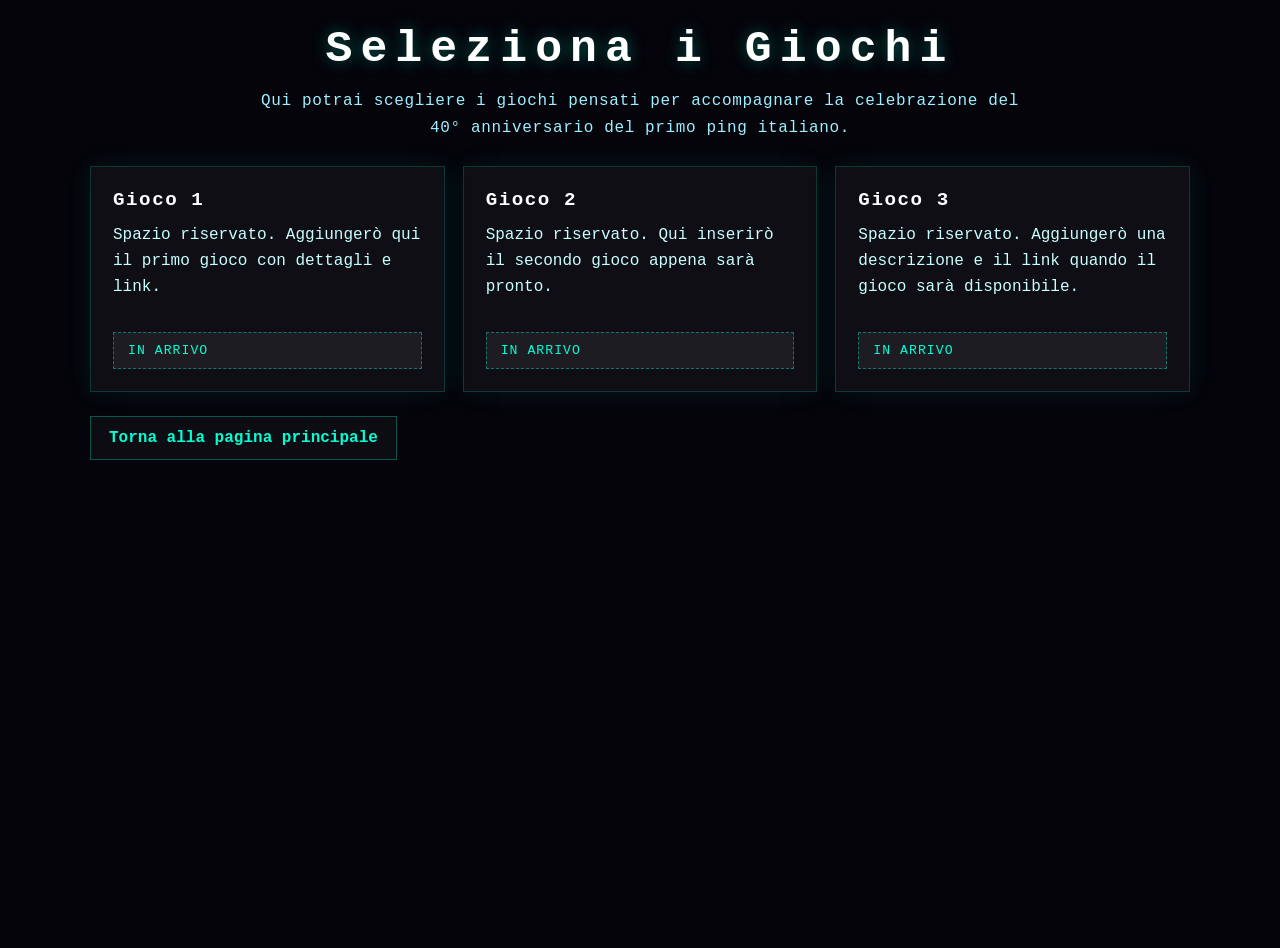
==== giochi.html @ 1dde1c10 "Add files via upload" ====
<!DOCTYPE html>
<html lang="it">
<head>
    <meta charset="UTF-8">
    <meta name="viewport" content="width=device-width, initial-scale=1.0">
    <title>Giochi - 30 Aprile 2026</title>
    <style>
        body {
            margin: 0;
            font-family: 'Courier New', monospace;
            background: #04040a;
            color: #66ffcc;
            min-height: 100vh;
            display: flex;
            flex-direction: column;
            align-items: center;
            justify-content: flex-start;
            padding: 24px 16px;
            overflow-x: hidden;
        }
        .page-shell {
            width: min(1100px, 100%);
        }
        header {
            text-align: center;
            margin-bottom: 24px;
        }
        header h1 {
            margin: 0;
            font-size: 2.8rem;
            letter-spacing: 0.18em;
            color: #fff;
            text-shadow: 0 0 16px rgba(0,255,213,0.35);
        }
        header p {
            margin: 14px auto 0;
            max-width: 760px;
            color: #9ef0ff;
            font-size: 1rem;
            line-height: 1.7;
            letter-spacing: 0.04em;
        }
        .game-list {
            display: grid;
            grid-template-columns: repeat(auto-fit, minmax(260px, 1fr));
            gap: 18px;
        }
        .game-card {
            background: rgba(255,255,255,0.04);
            border: 1px solid rgba(0,255,213,0.18);
            padding: 22px;
            min-height: 180px;
            display: flex;
            flex-direction: column;
            justify-content: space-between;
            box-shadow: 0 0 24px rgba(0,255,213,0.08);
        }
        .game-card h2 {
            margin: 0 0 12px;
            font-size: 1.2rem;
            color: #ffffff;
            letter-spacing: 0.08em;
        }
        .game-card p {
            margin: 0;
            color: #c8ffff;
            line-height: 1.6;
        }
        .game-card .placeholder {
            margin-top: 20px;
            padding: 10px 14px;
            background: rgba(255,255,255,0.06);
            color: #00ffd5;
            border: 1px dashed rgba(0,255,213,0.4);
            text-transform: uppercase;
            letter-spacing: 0.08em;
            font-size: 0.82rem;
        }
        .back-link {
            display: inline-block;
            margin-top: 24px;
            color: #00ffd5;
            text-decoration: none;
            font-weight: 700;
            padding: 12px 18px;
            border: 1px solid rgba(0,255,213,0.3);
            background: rgba(255,255,255,0.03);
        }
        .back-link:hover {
            color: #ff4dfd;
            border-color: #ff4dfd;
        }
        @media (max-width: 640px) {
            header h1 { font-size: 2.2rem; }
        }
    </style>
</head>
<body>
    <div class="page-shell">
        <header>
            <h1>Seleziona i Giochi</h1>
            <p>Qui potrai scegliere i giochi pensati per accompagnare la celebrazione del 40° anniversario del primo ping italiano.</p>
        </header>
        <div class="game-list">
            <div class="game-card">
                <div>
                    <h2>Gioco 1</h2>
                    <p>Spazio riservato. Aggiungerò qui il primo gioco con dettagli e link.</p>
                </div>
                <div class="placeholder">In arrivo</div>
            </div>
            <div class="game-card">
                <div>
                    <h2>Gioco 2</h2>
                    <p>Spazio riservato. Qui inserirò il secondo gioco appena sarà pronto.</p>
                </div>
                <div class="placeholder">In arrivo</div>
            </div>
            <div class="game-card">
                <div>
                    <h2>Gioco 3</h2>
                    <p>Spazio riservato. Aggiungerò una descrizione e il link quando il gioco sarà disponibile.</p>
                </div>
                <div class="placeholder">In arrivo</div>
            </div>
        </div>
        <a class="back-link" href="index.html">Torna alla pagina principale</a>
    </div>
</body>
</html>
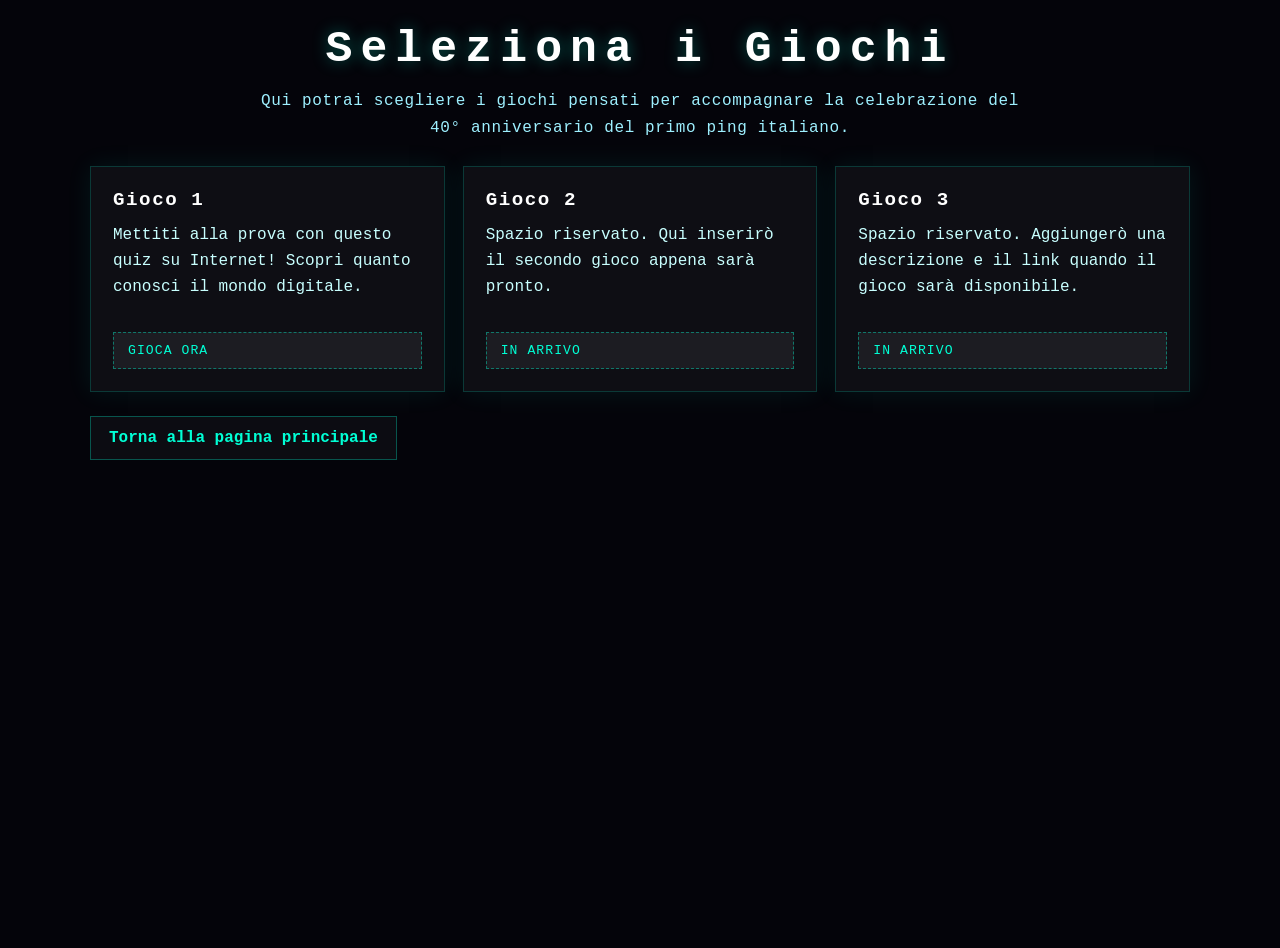
==== commit 32e8c867: "Add files via upload" ====
--- a/giochi.html
+++ b/giochi.html
@@ -76,6 +76,23 @@
             letter-spacing: 0.08em;
             font-size: 0.82rem;
         }
+        .game-link {
+            display: inline-block;
+            margin-top: 20px;
+            padding: 10px 14px;
+            background: rgba(255,255,255,0.06);
+            color: #00ffd5;
+            border: 1px dashed rgba(0,255,213,0.4);
+            text-transform: uppercase;
+            letter-spacing: 0.08em;
+            font-size: 0.82rem;
+            text-decoration: none;
+            transition: color 0.2s ease, border-color 0.2s ease;
+        }
+        .game-link:hover {
+            color: #ff4dfd;
+            border-color: #ff4dfd;
+        }
         .back-link {
             display: inline-block;
             margin-top: 24px;
@@ -105,9 +122,9 @@
             <div class="game-card">
                 <div>
                     <h2>Gioco 1</h2>
-                    <p>Spazio riservato. Aggiungerò qui il primo gioco con dettagli e link.</p>
+                    <p>Mettiti alla prova con questo quiz su Internet! Scopri quanto conosci il mondo digitale.</p>
                 </div>
-                <div class="placeholder">In arrivo</div>
+                <a href="quiz.html" class="game-link">Gioca ora</a>
             </div>
             <div class="game-card">
                 <div>
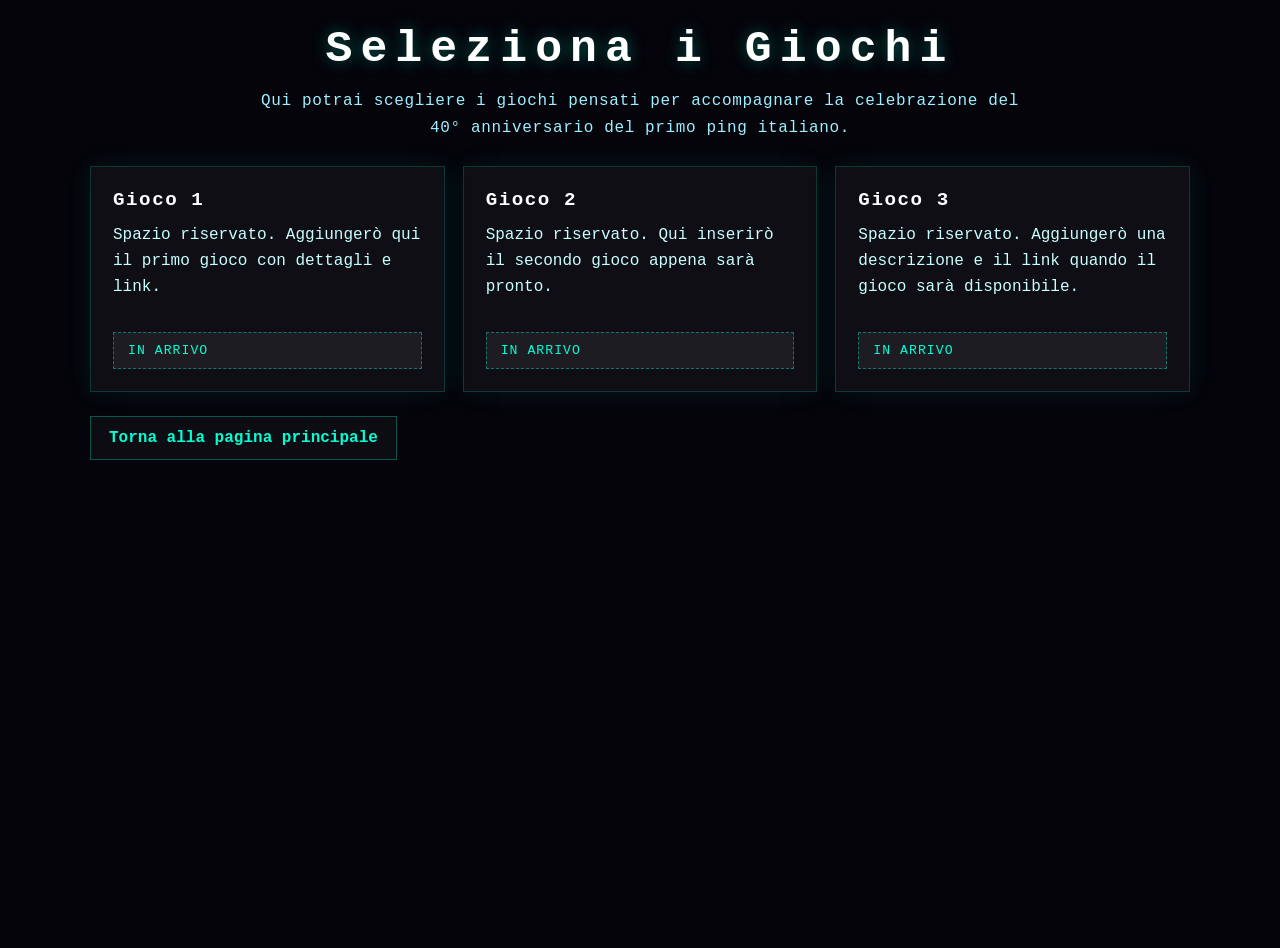
==== commit ae11149e: "Add files via upload aggioramento gioco 2" ====
--- a/giochi.html
+++ b/giochi.html
@@ -76,23 +76,6 @@
             letter-spacing: 0.08em;
             font-size: 0.82rem;
         }
-        .game-link {
-            display: inline-block;
-            margin-top: 20px;
-            padding: 10px 14px;
-            background: rgba(255,255,255,0.06);
-            color: #00ffd5;
-            border: 1px dashed rgba(0,255,213,0.4);
-            text-transform: uppercase;
-            letter-spacing: 0.08em;
-            font-size: 0.82rem;
-            text-decoration: none;
-            transition: color 0.2s ease, border-color 0.2s ease;
-        }
-        .game-link:hover {
-            color: #ff4dfd;
-            border-color: #ff4dfd;
-        }
         .back-link {
             display: inline-block;
             margin-top: 24px;
@@ -122,9 +105,9 @@
             <div class="game-card">
                 <div>
                     <h2>Gioco 1</h2>
-                    <p>Mettiti alla prova con questo quiz su Internet! Scopri quanto conosci il mondo digitale.</p>
+                    <p>Spazio riservato. Aggiungerò qui il primo gioco con dettagli e link.</p>
                 </div>
-                <a href="quiz.html" class="game-link">Gioca ora</a>
+                <div class="placeholder">In arrivo</div>
             </div>
             <div class="game-card">
                 <div>
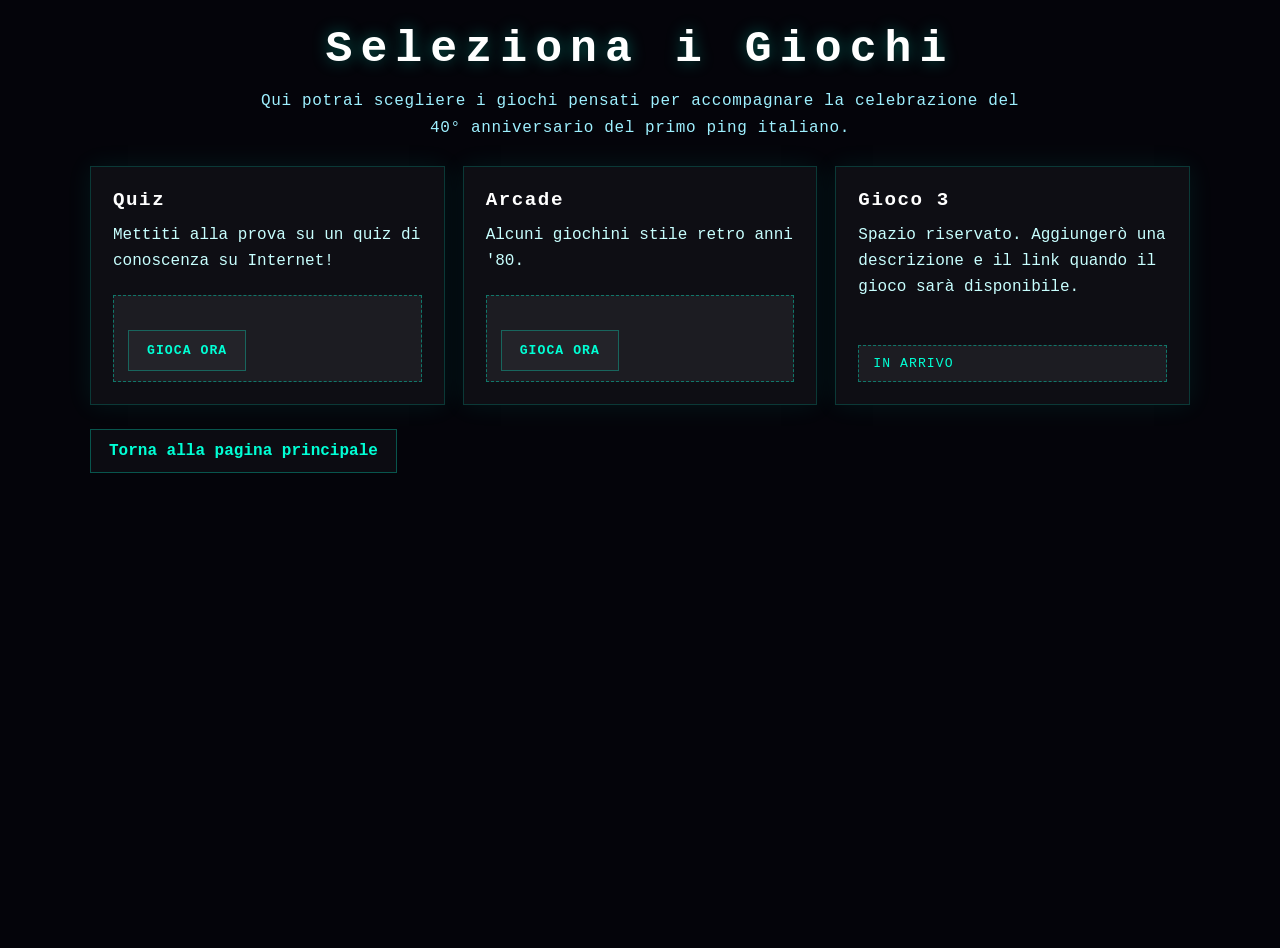
==== commit 6573475e: "Update giochi.html" ====
--- a/giochi.html
+++ b/giochi.html
@@ -104,17 +104,21 @@
         <div class="game-list">
             <div class="game-card">
                 <div>
-                    <h2>Gioco 1</h2>
-                    <p>Spazio riservato. Aggiungerò qui il primo gioco con dettagli e link.</p>
+                    <h2>Quiz</h2>
+                    <p>Mettiti alla prova su un quiz di conoscenza su Internet!</p>
                 </div>
-                <div class="placeholder">In arrivo</div>
+                <div class="placeholder">
+                    <a class="back-link" href="quiz.html">Gioca ora</a>
+                </div>
             </div>
             <div class="game-card">
                 <div>
-                    <h2>Gioco 2</h2>
-                    <p>Spazio riservato. Qui inserirò il secondo gioco appena sarà pronto.</p>
+                    <h2>Arcade</h2>
+                    <p>Alcuni giochini stile retro anni '80.</p>
                 </div>
-                <div class="placeholder">In arrivo</div>
+                <div class="placeholder">
+                    <a class="back-link" href="arcade.html">Gioca ora</a>
+                </div>
             </div>
             <div class="game-card">
                 <div>
@@ -127,4 +131,4 @@
         <a class="back-link" href="index.html">Torna alla pagina principale</a>
     </div>
 </body>
-</html>+</html>
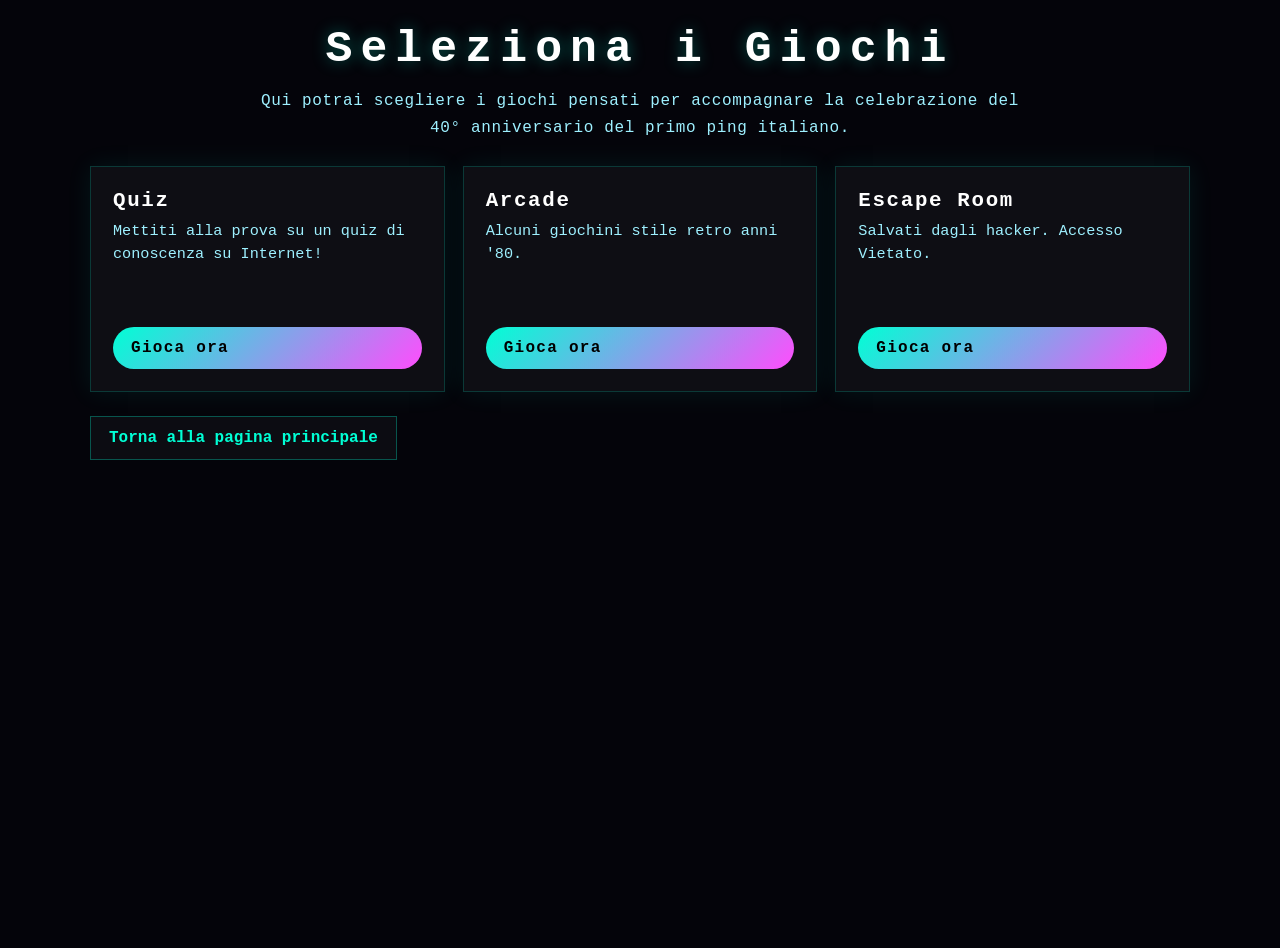
==== commit 10587308: "Add files via upload adding new pages and updating old ones" ====
--- a/giochi.html
+++ b/giochi.html
@@ -56,25 +56,37 @@
             box-shadow: 0 0 24px rgba(0,255,213,0.08);
         }
         .game-card h2 {
-            margin: 0 0 12px;
-            font-size: 1.2rem;
+            margin: 0 0 8px;
+            font-size: 1.3rem;
             color: #ffffff;
             letter-spacing: 0.08em;
+        }
+        .game-card .subtitle {
+            margin: 0 0 18px;
+            color: #9ef0ff;
+            line-height: 1.5;
+            font-size: 0.95rem;
         }
         .game-card p {
             margin: 0;
             color: #c8ffff;
             line-height: 1.6;
         }
-        .game-card .placeholder {
+        .play-button {
+            display: inline-block;
             margin-top: 20px;
-            padding: 10px 14px;
-            background: rgba(255,255,255,0.06);
-            color: #00ffd5;
-            border: 1px dashed rgba(0,255,213,0.4);
-            text-transform: uppercase;
+            color: #000;
+            background: linear-gradient(135deg, #00ffd5, #ff4dfd);
+            text-decoration: none;
+            font-weight: 700;
+            padding: 12px 18px;
+            border-radius: 999px;
             letter-spacing: 0.08em;
-            font-size: 0.82rem;
+            transition: filter 0.2s ease, transform 0.2s ease;
+        }
+        .play-button:hover {
+            filter: brightness(1.05);
+            transform: translateY(-2px);
         }
         .back-link {
             display: inline-block;
@@ -105,30 +117,26 @@
             <div class="game-card">
                 <div>
                     <h2>Quiz</h2>
-                    <p>Mettiti alla prova su un quiz di conoscenza su Internet!</p>
+                    <p class="subtitle">Mettiti alla prova su un quiz di conoscenza su Internet!</p>
                 </div>
-                <div class="placeholder">
-                    <a class="back-link" href="quiz.html">Gioca ora</a>
-                </div>
+                <a class="play-button" href="quiz.html">Gioca ora</a>
             </div>
             <div class="game-card">
                 <div>
                     <h2>Arcade</h2>
-                    <p>Alcuni giochini stile retro anni '80.</p>
+                    <p class="subtitle">Alcuni giochini stile retro anni '80.</p>
                 </div>
-                <div class="placeholder">
-                    <a class="back-link" href="arcade.html">Gioca ora</a>
-                </div>
+                <a class="play-button" href="arcade.html">Gioca ora</a>
             </div>
             <div class="game-card">
                 <div>
-                    <h2>Gioco 3</h2>
-                    <p>Spazio riservato. Aggiungerò una descrizione e il link quando il gioco sarà disponibile.</p>
+                    <h2>Escape Room</h2>
+                    <p class="subtitle">Salvati dagli hacker. Accesso Vietato.</p>
                 </div>
-                <div class="placeholder">In arrivo</div>
+                <a class="play-button" href="game.html">Gioca ora</a>
             </div>
         </div>
         <a class="back-link" href="index.html">Torna alla pagina principale</a>
     </div>
 </body>
-</html>
+</html>
